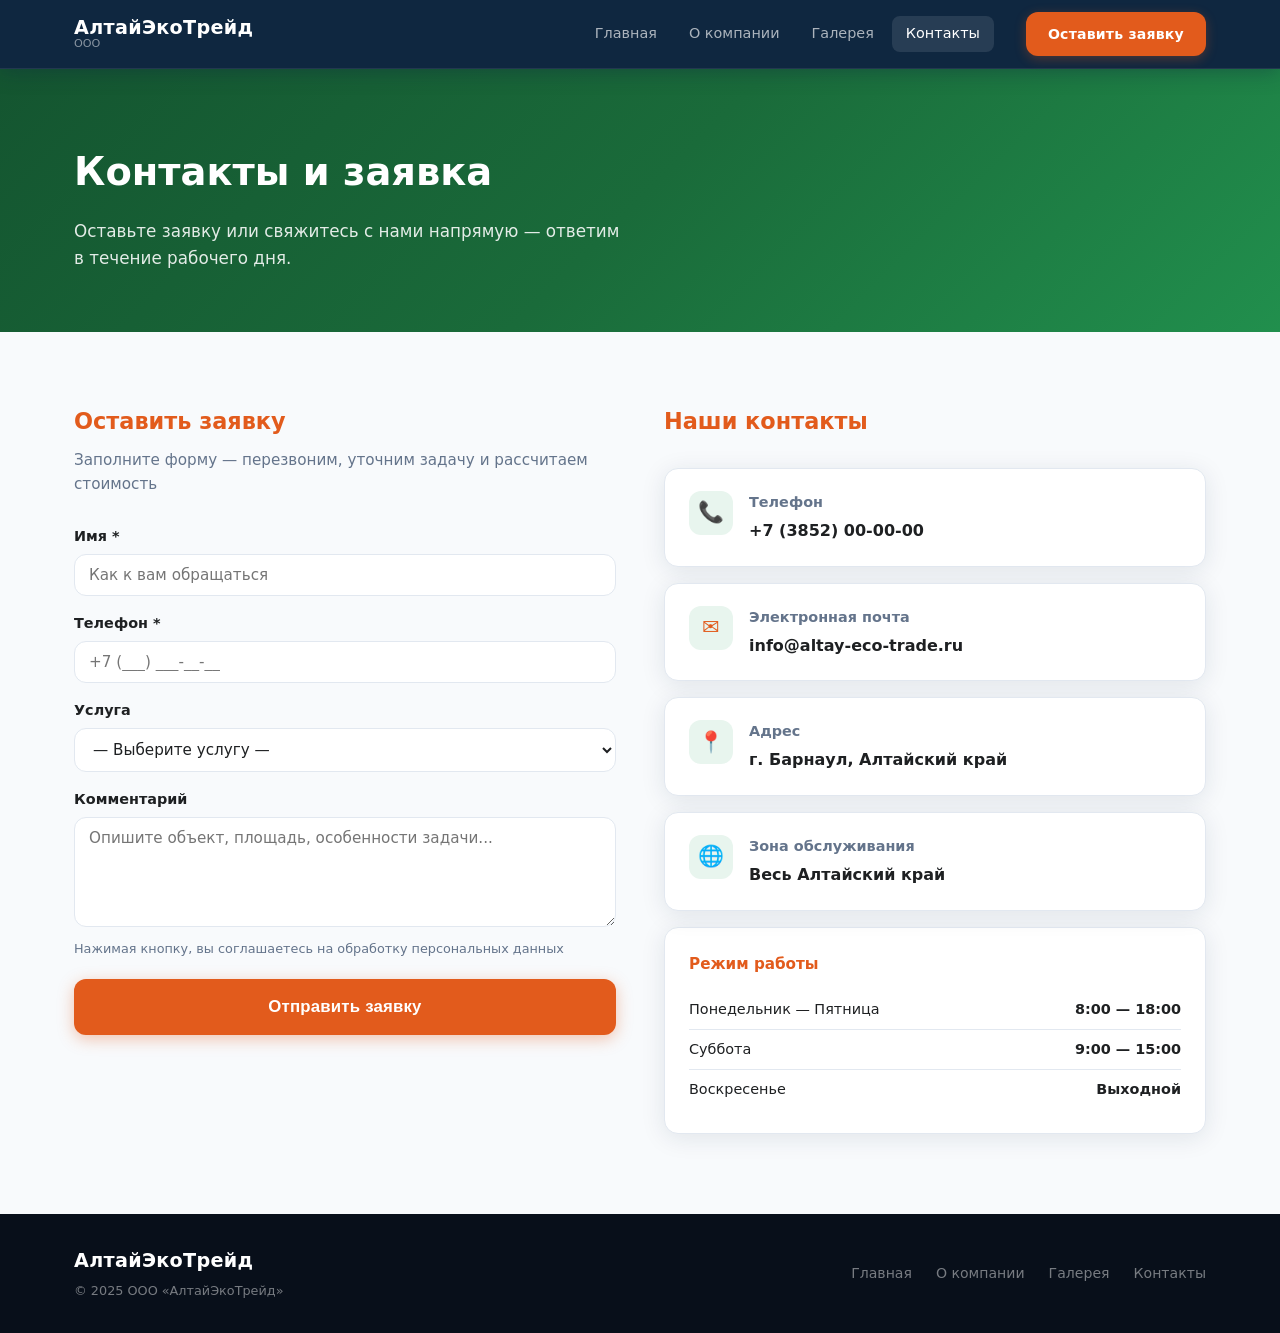
==== contacts.html @ c8e145c2 "Редизайн: новые секции, тёмно-зелёная палитра, обновлённый дизайн" ====
<!DOCTYPE html>
<html lang="ru">
<head>
  <meta charset="UTF-8" />
  <meta name="viewport" content="width=device-width, initial-scale=1.0" />
  <title>Контакты — АлтайЭкоТрейд</title>
  <link rel="stylesheet" href="css/style.css" />
  <style>
    .contacts-hero { background: linear-gradient(135deg, #145530 0%, #1a6b3a 50%, #218f4d 100%); color: #fff; padding: 72px 0 60px; }
    .contacts-hero__title { font-size: clamp(1.6rem, 3.5vw, 2.4rem); font-weight: 700; margin-bottom: 16px; }
    .contacts-hero__desc { font-size: 1.05rem; opacity: .88; max-width: 560px; }

    .contacts-main { padding: 72px 0 80px; }
    .contacts-grid { display: grid; grid-template-columns: 1fr 1fr; gap: 48px; align-items: start; }

    /* Форма */
    .contact-form-wrap { }
    .contact-form-wrap h2 { font-size: 1.4rem; font-weight: 700; color: var(--color-primary); margin-bottom: 8px; }
    .contact-form-wrap > p { font-size: .95rem; color: var(--color-muted); margin-bottom: 28px; }

    .contact-form { display: flex; flex-direction: column; gap: 16px; }
    .form-group { display: flex; flex-direction: column; gap: 6px; }
    .form-group label { font-size: .9rem; font-weight: 600; color: var(--color-text); }
    .form-group input,
    .form-group select,
    .form-group textarea {
      padding: 11px 14px;
      border: 1.5px solid var(--color-border);
      border-radius: var(--radius);
      font-size: .95rem;
      font-family: inherit;
      color: var(--color-text);
      background: var(--color-white);
      transition: border-color var(--transition);
      outline: none;
    }
    .form-group input:focus,
    .form-group select:focus,
    .form-group textarea:focus { border-color: var(--color-primary); }
    .form-group textarea { resize: vertical; min-height: 110px; }
    .form-note { font-size: .8rem; color: var(--color-muted); margin-top: -4px; }

    .form-submit { margin-top: 4px; }
    .form-success { display: none; background: #e8f5ee; border: 1.5px solid var(--color-primary); border-radius: var(--radius); padding: 16px 20px; color: var(--color-primary); font-weight: 600; font-size: .95rem; margin-top: 12px; }

    /* Контакты справа */
    .contact-info h2 { font-size: 1.4rem; font-weight: 700; color: var(--color-primary); margin-bottom: 28px; }
    .contact-cards { display: flex; flex-direction: column; gap: 16px; }
    .contact-card { background: var(--color-white); border: 1px solid var(--color-border); border-radius: 14px; padding: 22px 24px; box-shadow: var(--shadow); display: flex; gap: 16px; align-items: flex-start; }
    .contact-card__icon { width: 44px; height: 44px; border-radius: 12px; background: #e8f5ee; color: var(--color-primary); display: flex; align-items: center; justify-content: center; font-size: 1.3rem; flex-shrink: 0; }
    .contact-card h4 { font-size: .9rem; font-weight: 600; color: var(--color-muted); margin-bottom: 4px; }
    .contact-card p, .contact-card a { font-size: 1rem; font-weight: 600; color: var(--color-text); }
    .contact-card a:hover { color: var(--color-primary); }

    .work-hours { background: var(--color-white); border: 1px solid var(--color-border); border-radius: 14px; padding: 24px; box-shadow: var(--shadow); margin-top: 16px; }
    .work-hours h4 { font-size: .95rem; font-weight: 700; color: var(--color-primary); margin-bottom: 14px; }
    .work-hours-row { display: flex; justify-content: space-between; padding: 8px 0; border-bottom: 1px solid var(--color-border); font-size: .9rem; }
    .work-hours-row:last-child { border-bottom: none; }
    .work-hours-row span:last-child { font-weight: 600; }

    @media (max-width: 768px) {
      .contacts-grid { grid-template-columns: 1fr; gap: 40px; }
    }
  </style>
</head>
<body>

  <!-- Шапка -->
  <header class="header">
    <div class="container header__inner">
      <div class="header__logo">
        <span class="logo-main">АлтайЭкоТрейд</span>
        <span class="logo-sub">ООО</span>
      </div>
      <nav class="nav">
        <a href="index.html" class="nav__link">Главная</a>
        <a href="about.html" class="nav__link">О компании</a>
        <a href="gallery.html" class="nav__link">Галерея</a>
        <a href="contacts.html" class="nav__link nav__link--active">Контакты</a>
      </nav>
      <a href="contacts.html" class="btn btn--header">Оставить заявку</a>
    </div>
  </header>

  <!-- Герой -->
  <section class="contacts-hero">
    <div class="container">
      <h1 class="contacts-hero__title">Контакты и заявка</h1>
      <p class="contacts-hero__desc">Оставьте заявку или свяжитесь с нами напрямую — ответим в течение рабочего дня.</p>
    </div>
  </section>

  <!-- Основной блок -->
  <section class="contacts-main">
    <div class="container">
      <div class="contacts-grid">

        <!-- Форма -->
        <div class="contact-form-wrap">
          <h2>Оставить заявку</h2>
          <p>Заполните форму — перезвоним, уточним задачу и рассчитаем стоимость</p>
          <form class="contact-form" id="contactForm" novalidate>
            <div class="form-group">
              <label for="name">Имя *</label>
              <input type="text" id="name" name="name" placeholder="Как к вам обращаться" required />
            </div>
            <div class="form-group">
              <label for="phone">Телефон *</label>
              <input type="tel" id="phone" name="phone" placeholder="+7 (___) ___-__-__" required />
            </div>
            <div class="form-group">
              <label for="service">Услуга</label>
              <select id="service" name="service">
                <option value="">— Выберите услугу —</option>
                <option value="ddd">ДДД (дезинфекция, дезинсекция, дератизация)</option>
                <option value="kfo">КФО (карантинное фитосанитарное обеззараживание)</option>
                <option value="termo">Термическое обеззараживание и клеймение</option>
                <option value="other">Другое / консультация</option>
              </select>
            </div>
            <div class="form-group">
              <label for="message">Комментарий</label>
              <textarea id="message" name="message" placeholder="Опишите объект, площадь, особенности задачи..."></textarea>
            </div>
            <p class="form-note">Нажимая кнопку, вы соглашаетесь на обработку персональных данных</p>
            <div class="form-submit">
              <button type="submit" class="btn btn--primary btn--large" style="width:100%">Отправить заявку</button>
            </div>
            <div class="form-success" id="formSuccess">
              Заявка принята! Свяжемся с вами в течение рабочего дня.
            </div>
          </form>
        </div>

        <!-- Контактная информация -->
        <div class="contact-info">
          <h2>Наши контакты</h2>
          <div class="contact-cards">
            <div class="contact-card">
              <div class="contact-card__icon">📞</div>
              <div>
                <h4>Телефон</h4>
                <a href="tel:+73852000000">+7 (3852) 00-00-00</a>
              </div>
            </div>
            <div class="contact-card">
              <div class="contact-card__icon">✉️</div>
              <div>
                <h4>Электронная почта</h4>
                <a href="mailto:info@altay-eco-trade.ru">info@altay-eco-trade.ru</a>
              </div>
            </div>
            <div class="contact-card">
              <div class="contact-card__icon">📍</div>
              <div>
                <h4>Адрес</h4>
                <p>г. Барнаул, Алтайский край</p>
              </div>
            </div>
            <div class="contact-card">
              <div class="contact-card__icon">🌐</div>
              <div>
                <h4>Зона обслуживания</h4>
                <p>Весь Алтайский край</p>
              </div>
            </div>
          </div>

          <div class="work-hours">
            <h4>Режим работы</h4>
            <div class="work-hours-row">
              <span>Понедельник — Пятница</span>
              <span>8:00 — 18:00</span>
            </div>
            <div class="work-hours-row">
              <span>Суббота</span>
              <span>9:00 — 15:00</span>
            </div>
            <div class="work-hours-row">
              <span>Воскресенье</span>
              <span>Выходной</span>
            </div>
          </div>
        </div>

      </div>
    </div>
  </section>

  <!-- Подвал -->
  <footer class="footer">
    <div class="container footer__inner">
      <div class="footer__brand">
        <span class="logo-main">АлтайЭкоТрейд</span>
        <span class="footer__copy">© 2025 ООО «АлтайЭкоТрейд»</span>
      </div>
      <nav class="footer__nav">
        <a href="index.html">Главная</a>
        <a href="about.html">О компании</a>
        <a href="gallery.html">Галерея</a>
        <a href="contacts.html">Контакты</a>
      </nav>
    </div>
  </footer>

  <script src="js/script.js"></script>
  <script>
    document.getElementById('contactForm').addEventListener('submit', function(e) {
      e.preventDefault();
      const name = document.getElementById('name').value.trim();
      const phone = document.getElementById('phone').value.trim();
      if (!name || !phone) {
        alert('Пожалуйста, заполните имя и телефон.');
        return;
      }
      document.getElementById('formSuccess').style.display = 'block';
      this.reset();
    });
  </script>
</body>
</html>
---- css/style.css ----
/* === Сброс и базовые стили === */
*, *::before, *::after { box-sizing: border-box; margin: 0; padding: 0; }

:root {
  --color-primary:   #e25b1c;
  --color-primary-d: #c44d16;
  --color-accent:    #f0a500;
  --color-dark:      #0f2740;
  --color-dark-2:    #152f4e;
  --color-dark-3:    #1a3a60;
  --color-text:      #1e2022;
  --color-muted:     #64748b;
  --color-bg:        #f8fafc;
  --color-white:     #ffffff;
  --color-border:    #e2e8f0;
  --radius:          12px;
  --shadow:          0 4px 24px rgba(15,39,64,.10);
  --shadow-lg:       0 12px 40px rgba(15,39,64,.18);
  --transition:      .22s ease;
}

html { scroll-behavior: smooth; }

body {
  font-family: 'Segoe UI', system-ui, -apple-system, sans-serif;
  font-size: 16px;
  line-height: 1.6;
  color: var(--color-text);
  background: var(--color-bg);
}

a { color: inherit; text-decoration: none; }
ul { list-style: none; }
img { max-width: 100%; display: block; }

.container {
  max-width: 1180px;
  margin: 0 auto;
  padding: 0 24px;
}

/* === Кнопки === */
.btn {
  display: inline-flex;
  align-items: center;
  justify-content: center;
  padding: 12px 28px;
  border-radius: var(--radius);
  font-size: .95rem;
  font-weight: 600;
  cursor: pointer;
  transition: background var(--transition), color var(--transition), border-color var(--transition), transform var(--transition), box-shadow var(--transition);
  border: 2px solid transparent;
  letter-spacing: .2px;
}
.btn:hover { transform: translateY(-2px); }

.btn--primary { background: var(--color-primary); color: var(--color-white); box-shadow: 0 4px 16px rgba(226,91,28,.35); }
.btn--primary:hover { background: var(--color-primary-d); box-shadow: 0 6px 20px rgba(226,91,28,.45); }

.btn--outline { background: transparent; color: var(--color-white); border-color: rgba(255,255,255,.5); }
.btn--outline:hover { background: rgba(255,255,255,.1); border-color: var(--color-white); }

.btn--header { background: var(--color-primary); color: var(--color-white); font-size: .88rem; padding: 9px 20px; box-shadow: 0 3px 12px rgba(226,91,28,.3); }
.btn--header:hover { background: var(--color-primary-d); }

.btn--card { background: var(--color-primary); color: var(--color-white); width: 100%; margin-top: auto; box-shadow: 0 3px 12px rgba(226,91,28,.25); }
.btn--card:hover { background: var(--color-primary-d); }

.btn--large { padding: 16px 40px; font-size: 1.05rem; }

.btn--ghost { background: rgba(255,255,255,.12); color: var(--color-white); border-color: rgba(255,255,255,.25); }
.btn--ghost:hover { background: rgba(255,255,255,.2); }

/* === Шапка === */
.header {
  position: sticky;
  top: 0;
  z-index: 100;
  background: var(--color-dark);
  border-bottom: 1px solid rgba(255,255,255,.08);
  box-shadow: 0 2px 20px rgba(15,39,64,.4);
}
.header__inner { display: flex; align-items: center; gap: 32px; height: 68px; }
.header__logo { display: flex; flex-direction: column; line-height: 1.1; }
.logo-main { font-size: 1.2rem; font-weight: 700; color: var(--color-white); letter-spacing: .3px; }
.logo-sub  { font-size: .7rem; color: rgba(255,255,255,.5); font-weight: 500; }

.nav { display: flex; gap: 4px; margin-left: auto; }
.nav__link { padding: 6px 14px; border-radius: 8px; font-size: .9rem; font-weight: 500; color: rgba(255,255,255,.65); transition: color var(--transition), background var(--transition); }
.nav__link:hover, .nav__link--active { color: var(--color-white); background: rgba(255,255,255,.1); }

/* === Герой === */
.hero {
  background: linear-gradient(135deg, var(--color-dark) 0%, var(--color-dark-2) 50%, var(--color-dark-3) 100%);
  color: var(--color-white);
  padding: 100px 0 88px;
  position: relative;
  overflow: hidden;
}
.hero::before {
  content: '';
  position: absolute;
  top: -100px; right: -100px;
  width: 500px; height: 500px;
  background: radial-gradient(circle, rgba(226,91,28,.18) 0%, transparent 70%);
  pointer-events: none;
}
.hero__inner { max-width: 720px; position: relative; }
.hero__label {
  display: inline-flex;
  align-items: center;
  gap: 8px;
  background: rgba(226,91,28,.18);
  color: var(--color-primary);
  border: 1px solid rgba(226,91,28,.35);
  border-radius: 30px;
  padding: 6px 16px;
  font-size: .82rem;
  font-weight: 600;
  letter-spacing: .4px;
  text-transform: uppercase;
  margin-bottom: 20px;
}
.hero__title { font-size: clamp(1.9rem, 4vw, 3rem); font-weight: 800; line-height: 1.18; margin-bottom: 22px; }
.hero__title span { color: var(--color-primary); }
.hero__desc { font-size: 1.1rem; opacity: .80; margin-bottom: 38px; max-width: 580px; line-height: 1.7; }
.hero__actions { display: flex; gap: 14px; flex-wrap: wrap; margin-bottom: 48px; }

.hero__trust { display: flex; flex-wrap: wrap; gap: 14px 36px; padding-top: 36px; border-top: 1px solid rgba(255,255,255,.12); }
.hero__trust-item { display: flex; align-items: center; gap: 10px; font-size: .9rem; opacity: .85; }
.hero__trust-icon {
  display: flex; align-items: center; justify-content: center;
  width: 22px; height: 22px;
  background: var(--color-primary);
  color: #fff;
  border-radius: 50%;
  font-size: .72rem;
  font-weight: 700;
  flex-shrink: 0;
}

/* === Секции === */
.section-title { text-align: center; font-size: clamp(1.5rem, 3vw, 2.1rem); font-weight: 800; color: var(--color-dark); margin-bottom: 10px; }
.section-title span { color: var(--color-primary); }
.section-desc  { text-align: center; color: var(--color-muted); margin-bottom: 52px; font-size: .98rem; }

/* === Услуги === */
.services { padding: 88px 0; }
.services__grid { display: grid; grid-template-columns: repeat(auto-fit, minmax(300px, 1fr)); gap: 24px; }

.service-card {
  background: var(--color-white);
  border: 1px solid var(--color-border);
  border-radius: 16px;
  padding: 32px 28px;
  display: flex;
  flex-direction: column;
  gap: 14px;
  box-shadow: var(--shadow);
  transition: transform var(--transition), box-shadow var(--transition), border-color var(--transition);
  position: relative;
}
.service-card:hover { transform: translateY(-5px); box-shadow: var(--shadow-lg); border-color: rgba(226,91,28,.2); }
.service-card--highlight { border-color: rgba(226,91,28,.3); background: linear-gradient(145deg, #fff 0%, #fff9f6 100%); }

.service-card__icon { width: 56px; height: 56px; border-radius: 14px; display: flex; align-items: center; justify-content: center; }
.service-card__icon svg { width: 30px; height: 30px; }
.service-card__icon--ddd       { background: rgba(15,39,64,.08); color: var(--color-dark); }
.service-card__icon--kfo       { background: rgba(15,39,64,.08); color: var(--color-dark-3); }
.service-card__icon--termo     { background: rgba(240,165,0,.12); color: #b07800; }
.service-card__icon--transport { background: rgba(226,91,28,.1); color: var(--color-primary); }

.service-card__badge {
  position: absolute; top: 20px; right: 20px;
  background: var(--color-primary);
  color: #fff;
  font-size: .7rem; font-weight: 700;
  padding: 4px 12px; border-radius: 20px;
  text-transform: uppercase; letter-spacing: .6px;
}

.service-card__title { font-size: 1.2rem; font-weight: 700; color: var(--color-text); }
.service-card__subtitle { font-size: .84rem; color: var(--color-muted); font-weight: 500; }

.service-card__list { flex: 1; display: flex; flex-direction: column; gap: 9px; }
.service-card__list li { font-size: .9rem; color: var(--color-text); padding-left: 20px; position: relative; }
.service-card__list li::before {
  content: '';
  position: absolute; left: 0; top: 8px;
  width: 8px; height: 8px;
  border-radius: 50%;
  background: var(--color-muted);
}
.service-card--highlight .service-card__list li::before { background: var(--color-primary); }

/* === Для кого работаем === */
.clients { padding: 88px 0; background: var(--color-dark); color: var(--color-white); }
.clients .section-title { color: var(--color-white); }
.clients .section-desc { color: rgba(255,255,255,.6); }
.clients__grid { display: grid; grid-template-columns: repeat(auto-fit, minmax(240px, 1fr)); gap: 20px; }

.client-card {
  background: rgba(255,255,255,.06);
  border: 1px solid rgba(255,255,255,.1);
  border-radius: 16px;
  padding: 28px 24px;
  transition: transform var(--transition), background var(--transition), border-color var(--transition);
}
.client-card:hover {
  transform: translateY(-3px);
  background: rgba(255,255,255,.1);
  border-color: rgba(226,91,28,.4);
}
.client-card__icon { font-size: 2.2rem; margin-bottom: 16px; }
.client-card__title { font-size: 1rem; font-weight: 700; color: var(--color-white); margin-bottom: 10px; }
.client-card__text { font-size: .88rem; color: rgba(255,255,255,.6); line-height: 1.65; }

/* === Преимущества === */
.advantages { padding: 88px 0; background: var(--color-bg); }
.advantages__grid { display: grid; grid-template-columns: repeat(auto-fit, minmax(240px, 1fr)); gap: 32px; }

.advantage-item {
  background: var(--color-white);
  border: 1px solid var(--color-border);
  border-radius: 16px;
  padding: 32px 24px;
  text-align: center;
  box-shadow: var(--shadow);
  transition: transform var(--transition), box-shadow var(--transition);
}
.advantage-item:hover { transform: translateY(-4px); box-shadow: var(--shadow-lg); }
.advantage-item__num {
  font-size: 2.8rem; font-weight: 900; line-height: 1; margin-bottom: 12px;
  background: linear-gradient(135deg, var(--color-primary), var(--color-accent));
  -webkit-background-clip: text;
  -webkit-text-fill-color: transparent;
  background-clip: text;
}
.advantage-item h4 { font-size: 1rem; font-weight: 700; margin-bottom: 8px; color: var(--color-dark); }
.advantage-item p  { font-size: .88rem; color: var(--color-muted); line-height: 1.6; }

/* === Отзывы === */
.reviews { padding: 88px 0; background: var(--color-white); }
.reviews__grid { display: grid; grid-template-columns: repeat(auto-fit, minmax(300px, 1fr)); gap: 24px; }

.review-card {
  background: var(--color-bg);
  border: 1px solid var(--color-border);
  border-radius: 16px;
  padding: 32px 28px;
  display: flex;
  flex-direction: column;
  gap: 24px;
  transition: transform var(--transition), box-shadow var(--transition);
}
.review-card:hover { transform: translateY(-4px); box-shadow: var(--shadow); }
.review-card__quote {
  font-size: 2.5rem;
  color: var(--color-primary);
  line-height: 1;
  font-family: Georgia, serif;
  opacity: .6;
}
.review-card__text { font-size: .95rem; color: var(--color-text); line-height: 1.75; flex: 1; }
.review-card__author { display: flex; align-items: center; gap: 14px; }
.review-card__avatar {
  width: 44px; height: 44px; border-radius: 50%;
  background: linear-gradient(135deg, var(--color-primary), var(--color-primary-d));
  color: #fff;
  display: flex; align-items: center; justify-content: center;
  font-size: 1rem; font-weight: 700;
  flex-shrink: 0;
}
.review-card__name { font-size: .95rem; font-weight: 700; color: var(--color-dark); }
.review-card__role { font-size: .82rem; color: var(--color-muted); }

/* === CTA === */
.cta {
  padding: 96px 0;
  background: linear-gradient(135deg, var(--color-dark) 0%, var(--color-dark-2) 60%, #1e4878 100%);
  color: var(--color-white);
  text-align: center;
  position: relative;
  overflow: hidden;
}
.cta::before {
  content: '';
  position: absolute;
  bottom: -80px; left: 50%;
  transform: translateX(-50%);
  width: 600px; height: 300px;
  background: radial-gradient(circle, rgba(226,91,28,.15) 0%, transparent 70%);
  pointer-events: none;
}
.cta__inner { position: relative; }
.cta__title { font-size: clamp(1.6rem, 3.5vw, 2.4rem); font-weight: 800; margin-bottom: 14px; }
.cta__title span { color: var(--color-primary); }
.cta__desc  { font-size: 1.05rem; opacity: .75; margin-bottom: 36px; }
.cta__actions { display: flex; justify-content: center; gap: 16px; flex-wrap: wrap; }

/* === Подвал === */
.footer { background: #080f1a; color: rgba(255,255,255,.45); padding: 32px 0; }
.footer__inner { display: flex; align-items: center; justify-content: space-between; flex-wrap: wrap; gap: 16px; }
.footer__brand { display: flex; flex-direction: column; gap: 4px; }
.footer__brand .logo-main { color: var(--color-white); }
.footer__copy { font-size: .8rem; }
.footer__nav { display: flex; gap: 24px; flex-wrap: wrap; }
.footer__nav a { font-size: .88rem; transition: color var(--transition); }
.footer__nav a:hover { color: var(--color-primary); }

/* === Адаптив === */
@media (max-width: 768px) {
  .header__inner { gap: 16px; }
  .nav { display: none; }
  .hero { padding: 64px 0 52px; }
  .hero__actions { flex-direction: column; }
  .hero__actions .btn { width: 100%; justify-content: center; }
  .services, .clients, .reviews, .advantages, .cta { padding: 60px 0; }
  .footer__inner { flex-direction: column; align-items: flex-start; }
  .cta__actions { flex-direction: column; align-items: center; }
  .cta__actions .btn { width: 100%; max-width: 320px; }
}
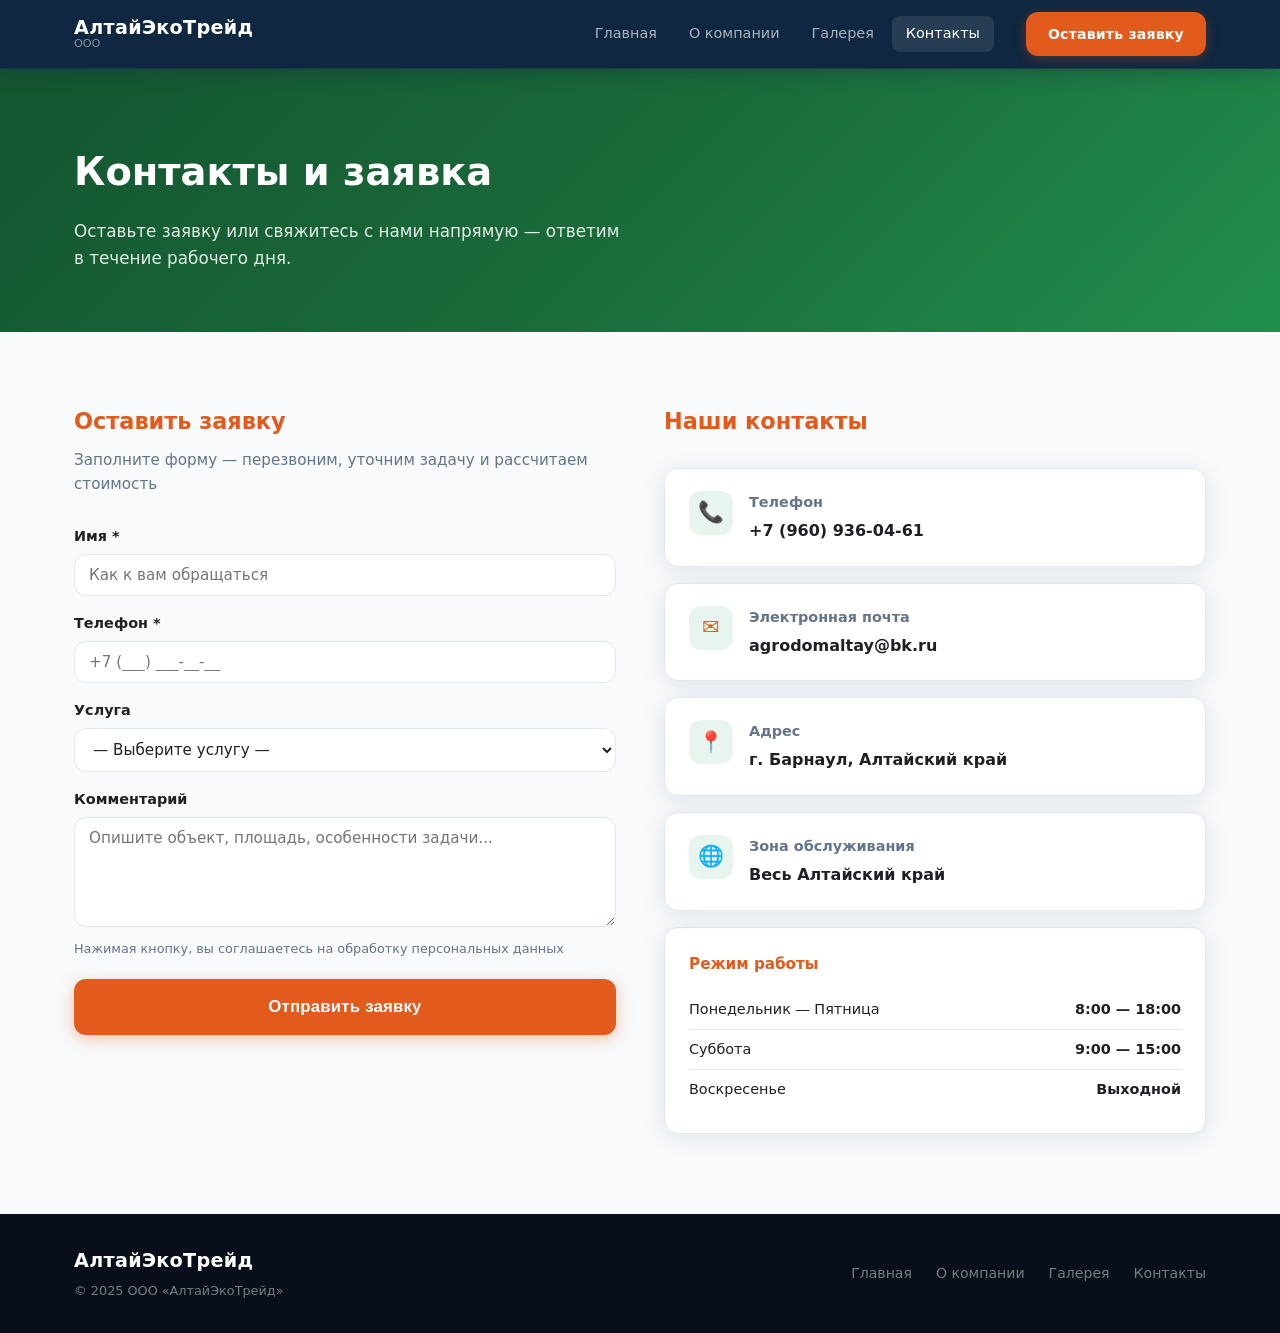
==== commit a972a1a8: "fix: реальный телефон и email на странице контактов + папка памятки - contacts.html: плейсхолдер +7 " ====
--- a/contacts.html
+++ b/contacts.html
@@ -140,14 +140,14 @@
               <div class="contact-card__icon">📞</div>
               <div>
                 <h4>Телефон</h4>
-                <a href="tel:+73852000000">+7 (3852) 00-00-00</a>
+                <a href="tel:+79609360461">+7 (960) 936-04-61</a>
               </div>
             </div>
             <div class="contact-card">
               <div class="contact-card__icon">✉️</div>
               <div>
                 <h4>Электронная почта</h4>
-                <a href="mailto:info@altay-eco-trade.ru">info@altay-eco-trade.ru</a>
+                <a href="mailto:agrodomaltay@bk.ru">agrodomaltay@bk.ru</a>
               </div>
             </div>
             <div class="contact-card">
